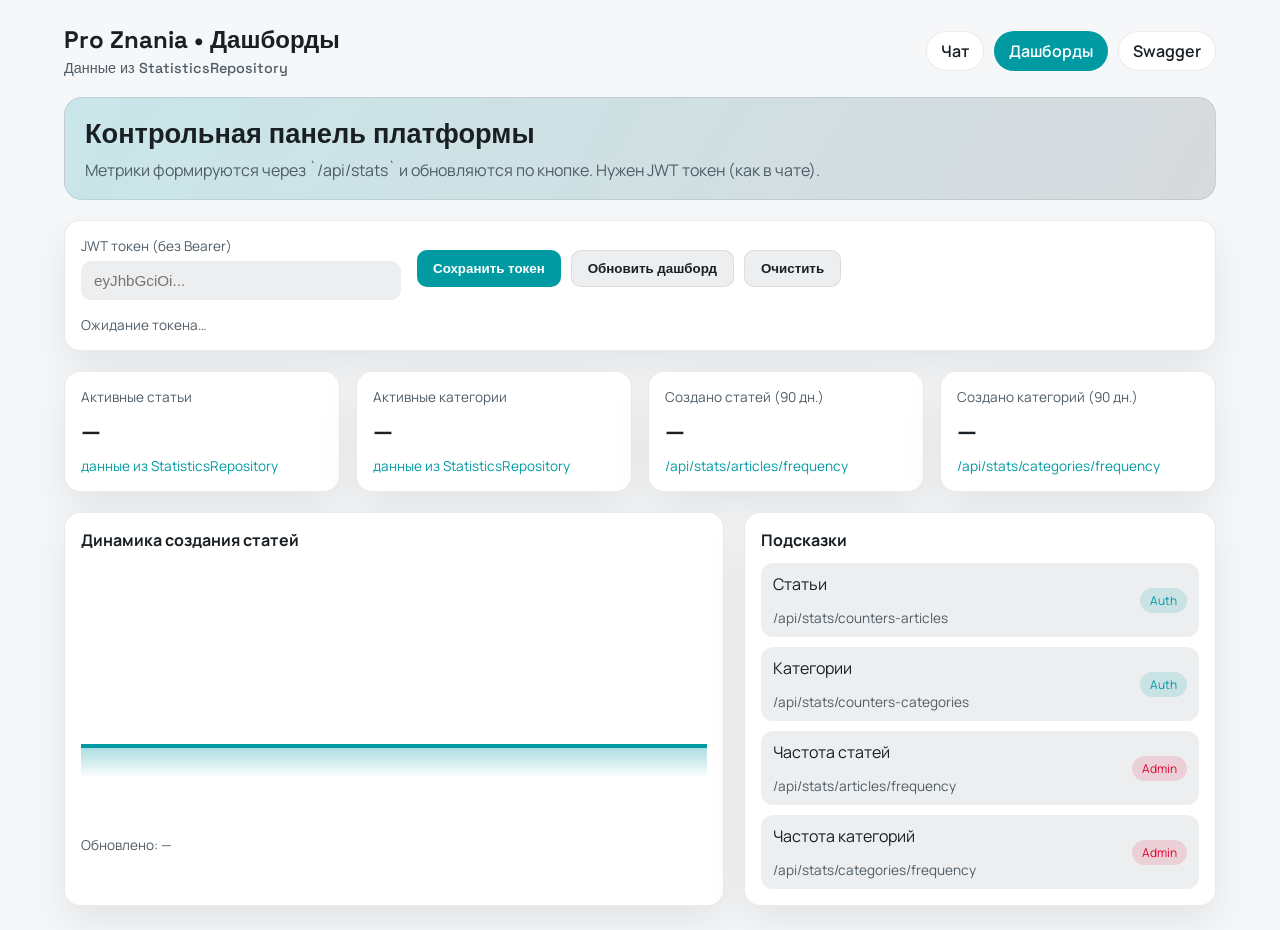
==== base/src/main/resources/static/demo/dashboard.html @ d9ba207b "update swagger custom chat&dashboard" ====
<!DOCTYPE html>
<html lang="ru">
<head>
    <meta charset="UTF-8">
    <meta name="viewport" content="width=device-width, initial-scale=1">
    <title>Дашборды | Pro Znania</title>
    <link rel="preconnect" href="https://fonts.googleapis.com">
    <link rel="preconnect" href="https://fonts.gstatic.com" crossorigin>
    <link href="https://fonts.googleapis.com/css2?family=Manrope:wght@400;500;600;700&family=Space+Grotesk:wght@500;700&display=swap" rel="stylesheet">
    <style>
        :root {
            --primary: #009AA3;
            --slate: #67767D;
            --accent: #E4002F;
            --bg: #f6f7f9;
            --bg-soft: #ffffff;
            --bg-panel: rgba(103, 118, 125, 0.12);
            --text: #1a1f24;
            --muted: #4f5c66;
            --border: rgba(0, 0, 0, 0.08);
            --shadow: 0 18px 40px rgba(0, 0, 0, 0.08);
        }

        @media (prefers-color-scheme: dark) {
            :root {
                --bg: #0f1317;
                --bg-soft: #151c22;
                --bg-panel: rgba(103, 118, 125, 0.2);
                --text: #e7eef3;
                --muted: #a3b0ba;
                --border: rgba(255, 255, 255, 0.08);
                --shadow: 0 18px 40px rgba(0, 0, 0, 0.35);
            }
        }

        * {
            box-sizing: border-box;
        }

        body {
            margin: 0;
            font-family: "Manrope", "Segoe UI", Tahoma, sans-serif;
            background: var(--bg);
            color: var(--text);
        }

        a {
            color: inherit;
            text-decoration: none;
        }

        .shell {
            max-width: 1200px;
            margin: 0 auto;
            padding: 24px;
        }

        .topbar {
            display: flex;
            align-items: center;
            justify-content: space-between;
            gap: 16px;
            flex-wrap: wrap;
            margin-bottom: 20px;
        }

        .brand {
            font-family: "Space Grotesk", sans-serif;
            font-size: 1.5rem;
            font-weight: 700;
            display: grid;
            gap: 4px;
        }

        .brand span {
            font-size: 0.9rem;
            color: var(--muted);
            font-weight: 500;
        }

        .nav {
            display: flex;
            gap: 10px;
            flex-wrap: wrap;
        }

        .nav a {
            padding: 8px 14px;
            border-radius: 999px;
            border: 1px solid transparent;
            font-weight: 600;
            transition: all 0.2s ease;
        }

        .nav a.primary {
            background: var(--primary);
            color: #ffffff;
        }

        .nav a.secondary {
            background: var(--bg-soft);
            border-color: var(--border);
        }

        .nav a:hover {
            transform: translateY(-1px);
            box-shadow: var(--shadow);
        }

        .hero {
            background: linear-gradient(120deg, rgba(0, 154, 163, 0.18), rgba(103, 118, 125, 0.22));
            border: 1px solid var(--border);
            border-radius: 18px;
            padding: 18px 20px;
            display: grid;
            gap: 8px;
            margin-bottom: 20px;
        }

        .hero h1 {
            font-family: "Space Grotesk", sans-serif;
            font-size: 1.7rem;
            margin: 0;
        }

        .hero p {
            margin: 0;
            color: var(--muted);
        }

        .card {
            background: var(--bg-soft);
            border: 1px solid var(--border);
            border-radius: 16px;
            padding: 16px;
            box-shadow: var(--shadow);
        }

        .auth {
            display: grid;
            grid-template-columns: minmax(240px, 320px) 1fr;
            gap: 16px;
            align-items: center;
            margin-bottom: 20px;
        }

        .field {
            display: grid;
            gap: 6px;
        }

        label {
            font-size: 0.85rem;
            color: var(--muted);
        }

        input {
            width: 100%;
            border-radius: 10px;
            border: 1px solid transparent;
            background: var(--bg-panel);
            padding: 10px 12px;
            color: var(--text);
            font-size: 0.95rem;
            transition: border 0.2s ease, box-shadow 0.2s ease;
        }

        input:focus {
            outline: none;
            border-color: rgba(0, 154, 163, 0.5);
            box-shadow: 0 0 0 3px rgba(0, 154, 163, 0.2);
        }

        .btn-row {
            display: flex;
            gap: 10px;
            flex-wrap: wrap;
        }

        button {
            border: none;
            padding: 10px 16px;
            border-radius: 10px;
            cursor: pointer;
            font-weight: 600;
            background: var(--primary);
            color: #ffffff;
            transition: transform 0.2s ease, box-shadow 0.2s ease;
        }

        button.secondary {
            background: var(--bg-panel);
            color: var(--text);
            border: 1px solid var(--border);
        }

        button:hover {
            transform: translateY(-1px);
            box-shadow: var(--shadow);
        }

        .status {
            font-size: 0.85rem;
            color: var(--muted);
        }

        .kpi-grid {
            display: grid;
            grid-template-columns: repeat(auto-fit, minmax(220px, 1fr));
            gap: 16px;
            margin-bottom: 20px;
        }

        .kpi {
            display: grid;
            gap: 8px;
        }

        .kpi span {
            color: var(--muted);
            font-size: 0.85rem;
        }

        .kpi strong {
            font-size: 1.6rem;
        }

        .delta {
            font-size: 0.85rem;
            color: var(--primary);
        }

        .delta.alert {
            color: var(--accent);
        }

        .grid {
            display: grid;
            grid-template-columns: 1.4fr 1fr;
            gap: 20px;
        }

        .chart {
            display: grid;
            gap: 10px;
        }

        .chart svg {
            width: 100%;
            height: 180px;
        }

        .list {
            display: grid;
            gap: 10px;
        }

        .list-item {
            display: flex;
            align-items: center;
            justify-content: space-between;
            gap: 12px;
            padding: 10px 12px;
            background: var(--bg-panel);
            border-radius: 12px;
        }

        .badge {
            padding: 4px 10px;
            border-radius: 999px;
            font-size: 0.75rem;
            background: rgba(0, 154, 163, 0.15);
            color: var(--primary);
        }

        .badge.alert {
            background: rgba(228, 0, 47, 0.12);
            color: var(--accent);
        }

        .footer-note {
            margin-top: 14px;
            color: var(--muted);
            font-size: 0.85rem;
        }

        @media (max-width: 960px) {
            .auth {
                grid-template-columns: 1fr;
            }
            .grid {
                grid-template-columns: 1fr;
            }
        }
    </style>
</head>
<body>
<div class="shell">
    <div class="topbar">
        <div class="brand">
            Pro Znania • Дашборды
            <span>Данные из StatisticsRepository</span>
        </div>
        <nav class="nav">
            <a class="secondary" href="/demo/chat.html">Чат</a>
            <a class="primary" href="/demo/dashboard.html">Дашборды</a>
            <a class="secondary" href="/swagger-ui/index.html#/">Swagger</a>
        </nav>
    </div>

    <section class="hero">
        <h1>Контрольная панель платформы</h1>
        <p>Метрики формируются через `/api/stats` и обновляются по кнопке. Нужен JWT токен (как в чате).</p>
    </section>

    <section class="card auth">
        <div class="field">
            <label for="token">JWT токен (без Bearer)</label>
            <input id="token" placeholder="eyJhbGciOi..." autocomplete="off">
        </div>
        <div class="btn-row">
            <button id="saveToken">Сохранить токен</button>
            <button id="loadStats" class="secondary">Обновить дашборд</button>
            <button id="clearToken" class="secondary">Очистить</button>
        </div>
        <div class="status" id="statusText">Ожидание токена…</div>
    </section>

    <section class="kpi-grid">
        <div class="card kpi">
            <span>Активные статьи</span>
            <strong id="kpiArticles">—</strong>
            <div class="delta" id="kpiArticlesDelta">данные из StatisticsRepository</div>
        </div>
        <div class="card kpi">
            <span>Активные категории</span>
            <strong id="kpiCategories">—</strong>
            <div class="delta" id="kpiCategoriesDelta">данные из StatisticsRepository</div>
        </div>
        <div class="card kpi">
            <span>Создано статей (90 дн.)</span>
            <strong id="kpiArticles90">—</strong>
            <div class="delta" id="kpiArticles90Delta">/api/stats/articles/frequency</div>
        </div>
        <div class="card kpi">
            <span>Создано категорий (90 дн.)</span>
            <strong id="kpiCategories90">—</strong>
            <div class="delta" id="kpiCategories90Delta">/api/stats/categories/frequency</div>
        </div>
    </section>

    <section class="grid">
        <div class="card chart">
            <strong>Динамика создания статей</strong>
            <svg viewBox="0 0 600 180" preserveAspectRatio="none" id="articlesChart">
                <defs>
                    <linearGradient id="lineFill" x1="0" x2="0" y1="0" y2="1">
                        <stop offset="0%" stop-color="#009AA3" stop-opacity="0.35"/>
                        <stop offset="100%" stop-color="#009AA3" stop-opacity="0.02"/>
                    </linearGradient>
                </defs>
                <path id="chartFill" d="M0 150 L600 150 L600 180 L0 180 Z" fill="url(#lineFill)"></path>
                <path id="chartLine" d="M0 150 L600 150" fill="none" stroke="#009AA3" stroke-width="4"></path>
            </svg>
            <div class="footer-note" id="lastUpdate">Обновлено: —</div>
        </div>

        <div class="card">
            <strong>Подсказки</strong>
            <div class="list" style="margin-top: 12px;">
                <div class="list-item">
                    <div>
                        <div>Статьи</div>
                        <div class="footer-note">/api/stats/counters-articles</div>
                    </div>
                    <span class="badge">Auth</span>
                </div>
                <div class="list-item">
                    <div>
                        <div>Категории</div>
                        <div class="footer-note">/api/stats/counters-categories</div>
                    </div>
                    <span class="badge">Auth</span>
                </div>
                <div class="list-item">
                    <div>
                        <div>Частота статей</div>
                        <div class="footer-note">/api/stats/articles/frequency</div>
                    </div>
                    <span class="badge alert">Admin</span>
                </div>
                <div class="list-item">
                    <div>
                        <div>Частота категорий</div>
                        <div class="footer-note">/api/stats/categories/frequency</div>
                    </div>
                    <span class="badge alert">Admin</span>
                </div>
            </div>
        </div>
    </section>
</div>

<script>
    const TOKEN_KEY = "pro-znania.jwt";

    const tokenInput = document.getElementById("token");
    const statusText = document.getElementById("statusText");

    const normalizeToken = (raw) => {
        if (!raw) return "";
        const trimmed = raw.trim();
        return trimmed.toLowerCase().startsWith("bearer ")
            ? trimmed.slice(7).trim()
            : trimmed;
    };

    const getToken = () => normalizeToken(localStorage.getItem(TOKEN_KEY) || tokenInput.value);

    const saveToken = () => {
        const normalized = normalizeToken(tokenInput.value);
        if (normalized) {
            localStorage.setItem(TOKEN_KEY, normalized);
            tokenInput.value = normalized;
        }
    };

    const clearToken = () => {
        localStorage.removeItem(TOKEN_KEY);
        tokenInput.value = "";
        statusText.textContent = "Токен очищен.";
    };

    const updateChart = (points) => {
        const line = document.getElementById("chartLine");
        const fill = document.getElementById("chartFill");
        if (!points || points.length === 0) {
            line.setAttribute("d", "M0 150 L600 150");
            fill.setAttribute("d", "M0 150 L600 150 L600 180 L0 180 Z");
            return;
        }
        const max = Math.max(...points.map(p => p.count), 1);
        const step = 600 / (points.length - 1 || 1);
        const coords = points.map((p, idx) => {
            const x = idx * step;
            const y = 160 - (p.count / max) * 120;
            return `${x} ${y}`;
        });
        line.setAttribute("d", `M${coords.join(" L")}`);
        fill.setAttribute("d", `M${coords.join(" L")} L600 180 L0 180 Z`);
    };

    const setValue = (id, value) => {
        const el = document.getElementById(id);
        if (el) el.textContent = value;
    };

    const loadStats = async () => {
        const token = getToken();
        if (!token) {
            statusText.textContent = "Нужен JWT токен для запросов /api/stats.";
            return;
        }
        statusText.textContent = "Запрашиваем статистику…";
        const headers = { Authorization: `Bearer ${token}` };

        try {
            const [articlesRes, categoriesRes] = await Promise.all([
                fetch("/api/stats/counters-articles", { headers }),
                fetch("/api/stats/counters-categories", { headers })
            ]);

            if (articlesRes.ok) {
                const data = await articlesRes.json();
                setValue("kpiArticles", data.totalArticles ?? "—");
            }
            if (categoriesRes.ok) {
                const data = await categoriesRes.json();
                setValue("kpiCategories", data.totalCategories ?? "—");
            }

            const freqRes = await fetch("/api/stats/articles/frequency?period=DAY", { headers });
            if (freqRes.ok) {
                const data = await freqRes.json();
                const points = (data.points || []).map(p => ({ count: Number(p.count || 0) }));
                const total90 = points.reduce((sum, p) => sum + p.count, 0);
                setValue("kpiArticles90", total90.toLocaleString("ru-RU"));
                updateChart(points);
            } else {
                setValue("kpiArticles90", "Требуется ADMIN");
            }

            const catFreqRes = await fetch("/api/stats/categories/frequency?period=DAY", { headers });
            if (catFreqRes.ok) {
                const data = await catFreqRes.json();
                const points = (data.points || []).map(p => ({ count: Number(p.count || 0) }));
                const total90 = points.reduce((sum, p) => sum + p.count, 0);
                setValue("kpiCategories90", total90.toLocaleString("ru-RU"));
            } else {
                setValue("kpiCategories90", "Требуется ADMIN");
            }

            document.getElementById("lastUpdate").textContent =
                `Обновлено: ${new Date().toLocaleTimeString()}`;
            statusText.textContent = "Данные обновлены.";
        } catch (err) {
            statusText.textContent = "Ошибка загрузки статистики.";
        }
    };

    const saved = localStorage.getItem(TOKEN_KEY);
    if (saved) tokenInput.value = saved;

    document.getElementById("saveToken").addEventListener("click", () => {
        saveToken();
        loadStats();
    });
    document.getElementById("loadStats").addEventListener("click", loadStats);
    document.getElementById("clearToken").addEventListener("click", clearToken);
</script>
</body>
</html>
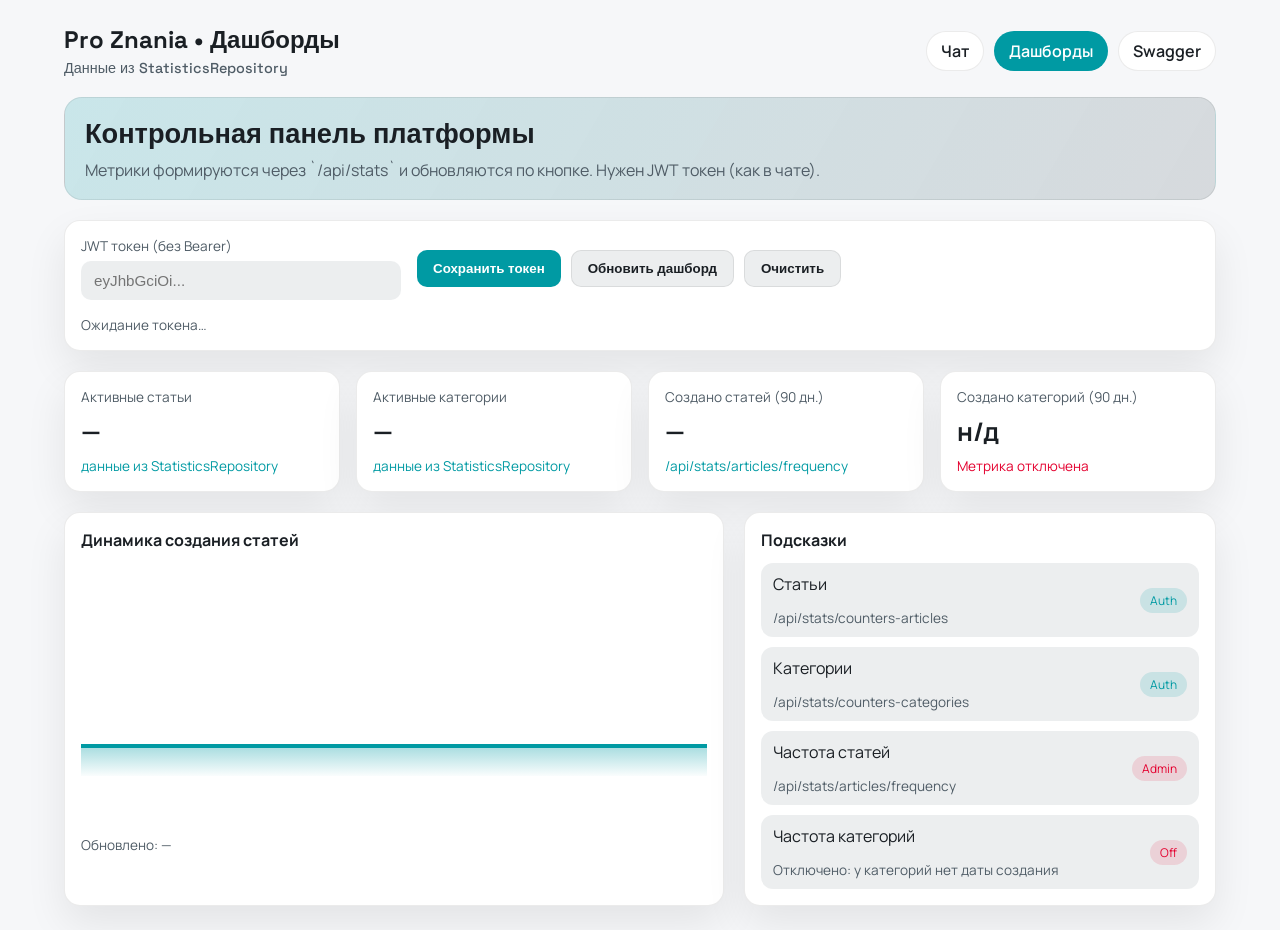
==== commit a5eb370f: "swagger update" ====
--- a/base/src/main/resources/static/demo/dashboard.html
+++ b/base/src/main/resources/static/demo/dashboard.html
@@ -345,7 +345,7 @@
         <div class="card kpi">
             <span>Создано категорий (90 дн.)</span>
             <strong id="kpiCategories90">—</strong>
-            <div class="delta" id="kpiCategories90Delta">/api/stats/categories/frequency</div>
+            <div class="delta alert" id="kpiCategories90Delta">Метрика отключена</div>
         </div>
     </section>
 
@@ -392,9 +392,9 @@
                 <div class="list-item">
                     <div>
                         <div>Частота категорий</div>
-                        <div class="footer-note">/api/stats/categories/frequency</div>
+                        <div class="footer-note">Отключено: у категорий нет даты создания</div>
                     </div>
-                    <span class="badge alert">Admin</span>
+                    <span class="badge alert">Off</span>
                 </div>
             </div>
         </div>
@@ -455,6 +455,8 @@
         if (el) el.textContent = value;
     };
 
+    setValue("kpiCategories90", "н/д");
+
     const loadStats = async () => {
         const token = getToken();
         if (!token) {
@@ -490,15 +492,7 @@
                 setValue("kpiArticles90", "Требуется ADMIN");
             }
 
-            const catFreqRes = await fetch("/api/stats/categories/frequency?period=DAY", { headers });
-            if (catFreqRes.ok) {
-                const data = await catFreqRes.json();
-                const points = (data.points || []).map(p => ({ count: Number(p.count || 0) }));
-                const total90 = points.reduce((sum, p) => sum + p.count, 0);
-                setValue("kpiCategories90", total90.toLocaleString("ru-RU"));
-            } else {
-                setValue("kpiCategories90", "Требуется ADMIN");
-            }
+            setValue("kpiCategories90", "н/д");
 
             document.getElementById("lastUpdate").textContent =
                 `Обновлено: ${new Date().toLocaleTimeString()}`;
